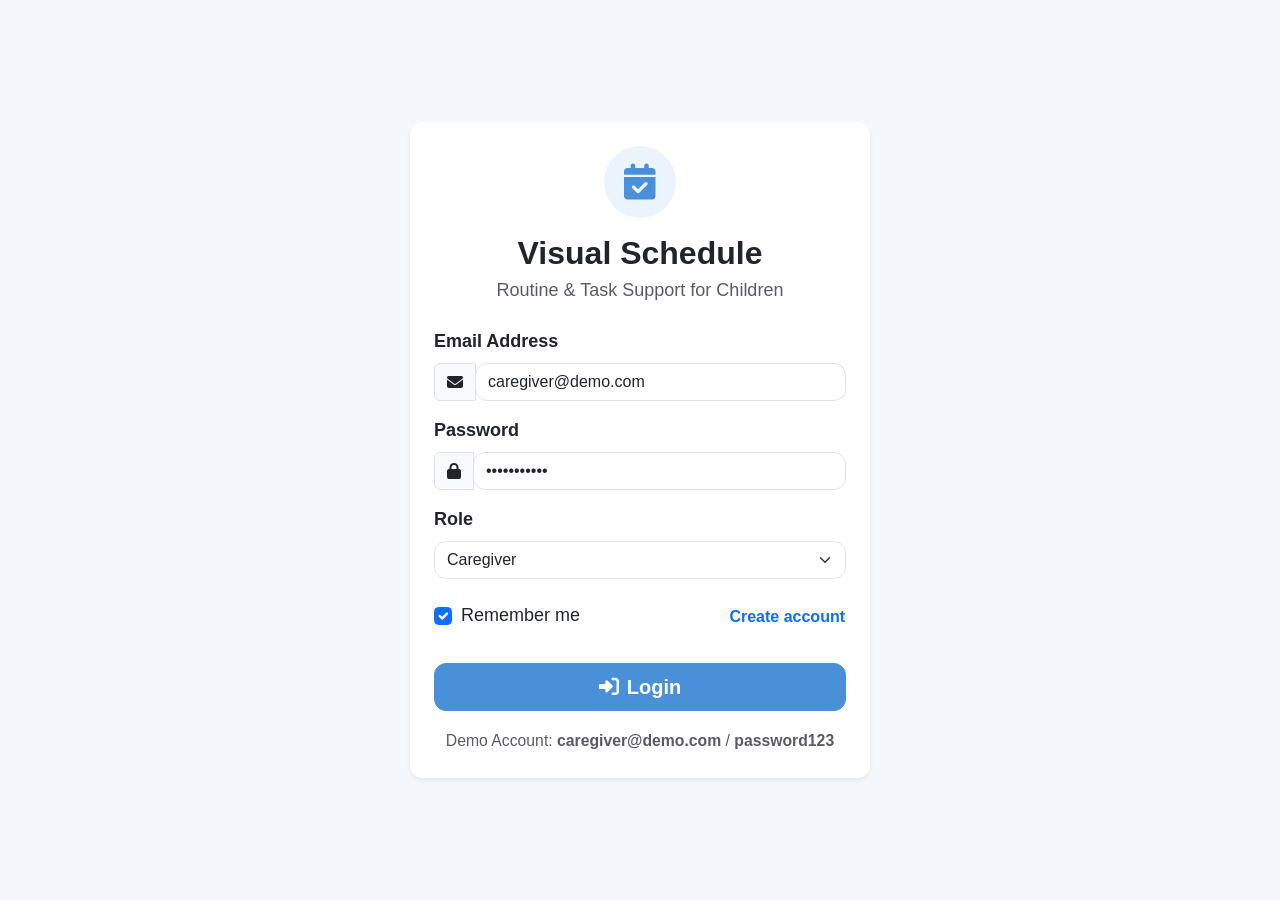
==== frontend/child-view.html @ 7f30916b "Add files via upload" ====
<!DOCTYPE html>
<html lang="en">
<head>
    <meta charset="UTF-8">
    <meta name="viewport" content="width=device-width, initial-scale=1.0">
    <title>Child View | Visual Schedule System</title>
    <link href="https://cdn.jsdelivr.net/npm/bootstrap@5.3.3/dist/css/bootstrap.min.css" rel="stylesheet">
    <link href="https://cdnjs.cloudflare.com/ajax/libs/font-awesome/6.5.2/css/all.min.css" rel="stylesheet">
    <link href="css/style.css" rel="stylesheet">
</head>
<body>

<nav class="navbar navbar-expand-md bg-white border-bottom px-3 py-2">
    <div class="container-fluid">
        <a class="navbar-brand fw-bold text-primary d-flex align-items-center gap-2" href="dashboard.html">
            <i class="fa-solid fa-calendar-check"></i> Visual Schedule
        </a>
        <div class="d-flex align-items-center gap-2">
            <a href="dashboard.html" class="btn btn-outline-primary btn-sm">
                <i class="fa-solid fa-arrow-left me-1"></i> Caregiver Mode
            </a>
        </div>
    </div>
</nav>

<div class="container py-4" style="max-width: 860px;">
    <!-- Child Selector & Reward Banner -->
    <div class="card border-0 shadow-sm p-4 mb-4" style="background: linear-gradient(135deg, #4A90D9, #357ABD); color: #fff;">
        <div class="row align-items-center g-3">
            <div class="col-md-7 d-flex align-items-center gap-3">
                <img id="childAvatar" src="https://cdn-icons-png.flaticon.com/512/4140/4140048.png"
                     alt="Child Avatar" class="rounded-circle border border-3 border-white"
                     style="width: 80px; height: 80px; object-fit: cover; background: #fff;">
                <div>
                    <h2 id="childGreeting" class="fw-bold mb-1">Hello!</h2>
                    <p class="mb-0 opacity-75">Tap each activity card when you finish!</p>
                </div>
            </div>
            <div class="col-md-5 text-md-end">
                <select id="childSelector" class="form-select mb-2 text-dark fw-bold"></select>
                <div class="d-inline-flex align-items-center gap-2 bg-white text-dark px-3 py-2 rounded-pill fw-bold shadow-sm">
                    <i class="fa-solid fa-star text-warning fa-lg"></i>
                    <span id="starCounter">0 / 0 Stars Earned!</span>
                </div>
            </div>
        </div>

        <!-- Big Visual Progress Bar -->
        <div class="mt-4">
            <div class="progress" style="height: 24px; border-radius: 12px; background: rgba(255,255,255,0.3);">
                <div id="childProgressBar" class="progress-bar bg-success fw-bold" role="progressbar" style="width: 0%;">0%</div>
            </div>
        </div>
    </div>

    <!-- Celebration Banner (Hidden until 100% complete) -->
    <div id="celebrationBanner" class="alert alert-success text-center p-4 mb-4 d-none shadow-sm">
        <i class="fa-solid fa-trophy fa-3x text-warning mb-2"></i>
        <h3 class="fw-bold mb-1">Amazing Job! All Routines Finished!</h3>
        <p class="mb-0">You earned all your stars for today!</p>
    </div>

    <!-- Child Tasks List -->
    <div id="childTasksContainer" class="d-flex flex-column gap-3"></div>
</div>

<script src="https://cdn.jsdelivr.net/npm/bootstrap@5.3.3/dist/js/bootstrap.bundle.min.js"></script>
<script src="js/api.js"></script>
<script src="js/script.js"></script>
<script>
    api.requireAuth();
    applyAccessibilitySettings();

    let childrenData = [];
    let currentScheduleId = null;
    let currentTasks = [];

    async function initChildView() {
        childrenData = await api.get('/children');
        const selector = document.getElementById('childSelector');
        selector.innerHTML = childrenData.map(c => `<option value="${c.id}">${c.name}</option>`).join('');

        const urlParams = new URLSearchParams(window.location.search);
        const paramChild = urlParams.get('child_id');
        if (paramChild && childrenData.some(c => c.id == paramChild)) {
            selector.value = paramChild;
        }

        selector.addEventListener('change', () => loadChildRoutine(selector.value));
        if (childrenData.length > 0) {
            loadChildRoutine(selector.value);
        }
    }

    async function loadChildRoutine(childId) {
        const child = childrenData.find(c => c.id == childId);
        if (child) {
            document.getElementById('childGreeting').textContent = `Hi, ${child.name}!`;
            document.getElementById('childAvatar').src = getChildAvatar(child);
        }

        const schedules = await api.get(`/schedules/${childId}`);
        currentScheduleId = schedules[0].id;
        currentTasks = await api.get(`/tasks/${currentScheduleId}`);
        renderChildTasks();
    }

    function renderChildTasks() {
        const container = document.getElementById('childTasksContainer');
        const total = currentTasks.length;
        const completed = currentTasks.filter(t => t.status === 'completed').length;
        const pct = total > 0 ? Math.round((completed / total) * 100) : 0;

        document.getElementById('starCounter').textContent = `${completed} / ${total} Stars Earned!`;
        const bar = document.getElementById('childProgressBar');
        bar.style.width = `${pct}%`;
        bar.textContent = `${pct}%`;

        document.getElementById('celebrationBanner').classList.toggle('d-none', !(total > 0 && completed === total));

        if (!total) {
            container.innerHTML = `
                <div class="card p-5 text-center border-0 shadow-sm">
                    <i class="fa-solid fa-face-smile fa-3x text-primary mb-3"></i>
                    <h4>No tasks scheduled yet!</h4>
                    <p class="text-muted">Ask a caregiver to add activities in the Schedule Creator.</p>
                </div>`;
            return;
        }

        container.innerHTML = currentTasks.map(t => {
            const isDone = t.status === 'completed';
            return `
            <div class="card p-4 shadow-sm child-task-card cat-${t.category} ${isDone ? 'completed' : ''}"
                 onclick="toggleTask(${t.id})">
                <div class="d-flex flex-wrap align-items-center justify-content-between gap-3">
                    <div class="d-flex align-items-center gap-4">
                        <div class="rounded-circle d-flex align-items-center justify-content-center shadow-sm"
                             style="width: 72px; height: 72px; background: #fff; color: #4A90D9;">
                            <i class="fa-solid ${t.icon} fa-2x"></i>
                        </div>
                        <div>
                            <h3 class="fw-bold mb-1 ${isDone ? 'text-decoration-line-through text-muted' : ''}">${t.name}</h3>
                            <div class="fs-5 text-muted">
                                <i class="fa-regular fa-clock me-1"></i> ${t.task_time} &bull; ${t.duration} mins
                            </div>
                        </div>
                    </div>
                    <div>
                        <button class="btn ${isDone ? 'btn-success' : 'btn-primary'} btn-lg px-4 py-3 fs-5">
                            <i class="fa-solid ${isDone ? 'fa-circle-check' : 'fa-hand-pointer'} me-2"></i>
                            ${isDone ? 'Done! ⭐' : 'Tap When Done'}
                        </button>
                    </div>
                </div>
            </div>`;
        }).join('');
    }

    async function toggleTask(taskId) {
        const res = await api.patch(`/tasks/${taskId}/complete`);
        if (res.status === 'completed') {
            playSuccessSound();
        }
        currentTasks = await api.get(`/tasks/${currentScheduleId}`);
        renderChildTasks();
    }

    initChildView();
</script>
</body>
</html>
---- frontend/css/style.css ----
:root {
    --primary-blue: #4A90D9;
    --success-green: #7ED321;
    --warning-yellow: #F5A623;
    --bg-soft: #F4F8FB;
    --card-radius: 12px;
    --base-font-size: 16px;
}

body {
    font-family: 'Segoe UI', Tahoma, Geneva, Verdana, sans-serif;
    font-size: var(--base-font-size);
    background-color: var(--bg-soft);
    color: #2C3E50;
    margin: 0;
    padding: 0;
}

/* Accessibility Font Sizes (Part 5) */
body.font-small { font-size: 16px; }
body.font-medium { font-size: 18px; }
body.font-large { font-size: 21px; }

/* Accessibility High Contrast Mode (Part 5) */
body.high-contrast {
    background-color: #000000 !important;
    color: #FFFFFF !important;
}
body.high-contrast .card,
body.high-contrast .sidebar,
body.high-contrast .navbar,
body.high-contrast .modal-content {
    background-color: #121212 !important;
    color: #FFFFFF !important;
    border: 2px solid #FFFF00 !important;
}
body.high-contrast .text-muted {
    color: #E0E0E0 !important;
}

/* Rounded Corners & Touch-Friendly Standards (Part 1 & Responsive Guide) */
.card, .btn, .form-control, .form-select, .modal-content, .alert {
    border-radius: var(--card-radius) !important;
}

.btn, .touch-target {
    min-height: 44px;
    min-width: 44px;
    padding: 8px 16px;
    display: inline-flex;
    align-items: center;
    justify-content: center;
    font-weight: 600;
    flex-shrink: 0;
}

.btn-sm {
    min-height: 36px;
    min-width: 36px;
    padding: 6px 10px;
}

.btn-primary {
    background-color: var(--primary-blue);
    border-color: var(--primary-blue);
}
.btn-success {
    background-color: var(--success-green);
    border-color: var(--success-green);
    color: #1B3B00;
}
.btn-warning {
    background-color: var(--warning-yellow);
    border-color: var(--warning-yellow);
    color: #2C1D00;
}

/* Sidebar Navigation */
.sidebar {
    min-height: calc(100vh - 64px);
    background: #FFFFFF;
    border-right: 1px solid #E2E8F0;
}

.sidebar .nav-link {
    color: #4A5568;
    border-radius: var(--card-radius);
    margin-bottom: 8px;
    padding: 12px 16px;
    min-height: 44px;
    display: flex;
    align-items: center;
    gap: 12px;
    font-weight: 500;
}

.sidebar .nav-link:hover, .sidebar .nav-link.active {
    background-color: var(--primary-blue);
    color: #FFFFFF !important;
}

/* Category Color Coding (Part 3) */
.cat-hygiene { border-left: 8px solid #4A90D9 !important; background-color: #EBF4FC; }
.cat-food    { border-left: 8px solid #7ED321 !important; background-color: #F2FAE9; }
.cat-school  { border-left: 8px solid #F5A623 !important; background-color: #FEF6E7; }
.cat-play    { border-left: 8px solid #9B51E0 !important; background-color: #F5EEFC; }

.badge-hygiene { background-color: #4A90D9; color: #fff; }
.badge-food    { background-color: #7ED321; color: #1B3B00; }
.badge-school  { background-color: #F5A623; color: #2C1D00; }
.badge-play    { background-color: #9B51E0; color: #fff; }

/* Drag and Drop Schedule Creator (Part 3) */
.activity-item {
    cursor: grab;
    transition: transform 0.15s ease, box-shadow 0.15s ease;
    user-select: none;
}
.activity-item:hover {
    transform: translateY(-2px);
    box-shadow: 0 4px 10px rgba(0,0,0,0.08);
}
.drop-zone {
    min-height: 420px;
    border: 3px dashed #CBD5E0;
    border-radius: var(--card-radius);
    padding: 16px;
    background-color: #FAFCFF;
    transition: border-color 0.2s, background-color 0.2s;
}
.drop-zone.drag-over {
    border-color: var(--primary-blue);
    background-color: #EBF4FC;
}

/* Child View Big Cards (Part 4) */
.child-task-card {
    border: 3px solid transparent;
    transition: all 0.2s ease;
    cursor: pointer;
}
.child-task-card.completed {
    border-color: var(--success-green) !important;
    opacity: 0.85;
    background-color: #F2FAE9 !important;
}

img {
    max-width: 100%;
    height: auto;
}

@media (max-width: 768px) {
    .sidebar {
        min-height: auto;
        border-right: none;
        border-bottom: 1px solid #E2E8F0;
    }
}
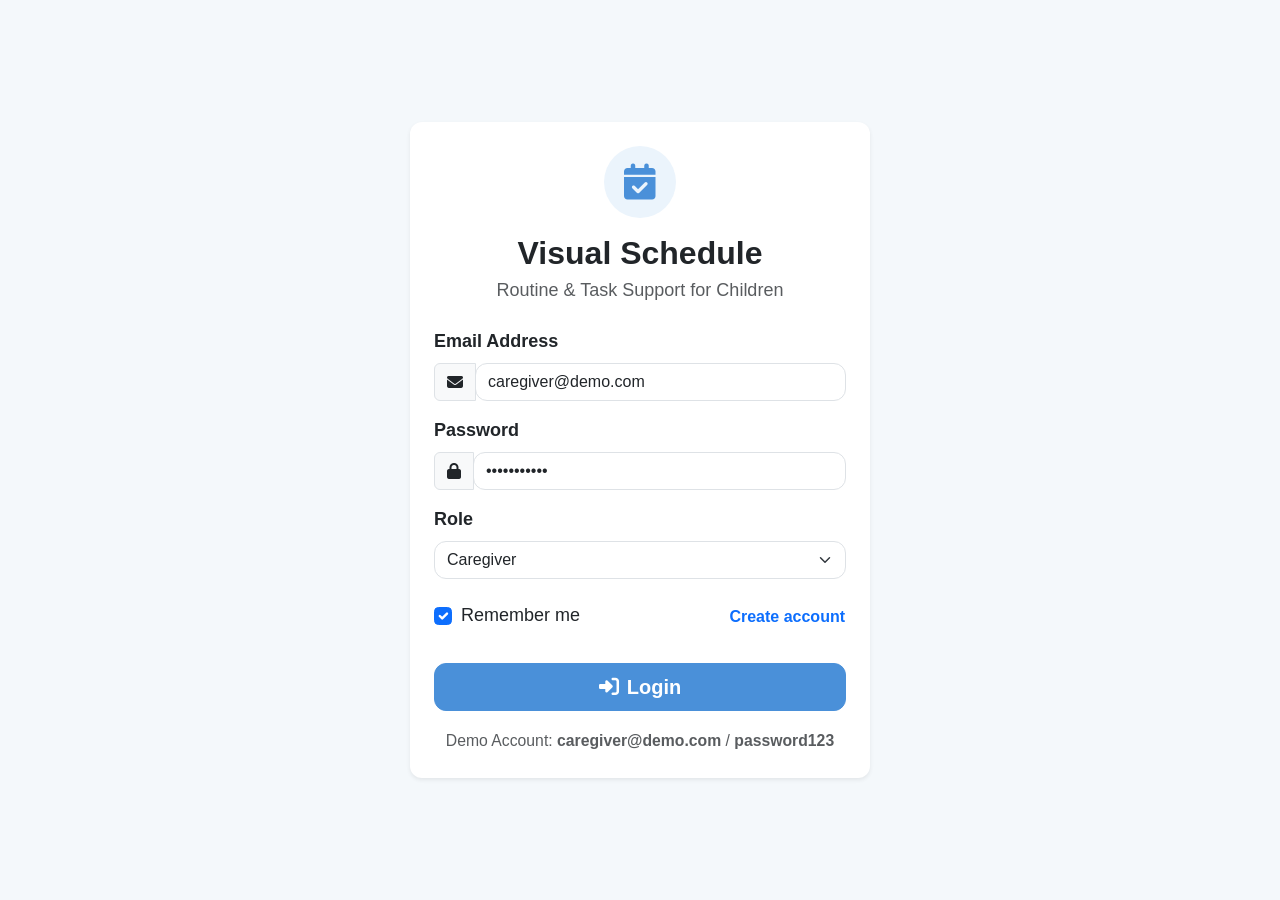
==== commit dfea6da8: "Fix HTML encoding issues in child-view.html" ====
--- a/frontend/child-view.html
+++ b/frontend/child-view.html
@@ -142,7 +142,7 @@
                         <div>
                             <h3 class="fw-bold mb-1 ${isDone ? 'text-decoration-line-through text-muted' : ''}">${t.name}</h3>
                             <div class="fs-5 text-muted">
-                                <i class="fa-regular fa-clock me-1"></i> ${t.task_time} &bull; ${t.duration} mins
+                                <i class="fa-regular fa-clock me-1"></i> ${formatTime12Hr(t.task_time)} &bull; ${t.duration} mins
                             </div>
                         </div>
                     </div>
@@ -169,4 +169,4 @@
     initChildView();
 </script>
 </body>
-</html>+</html>
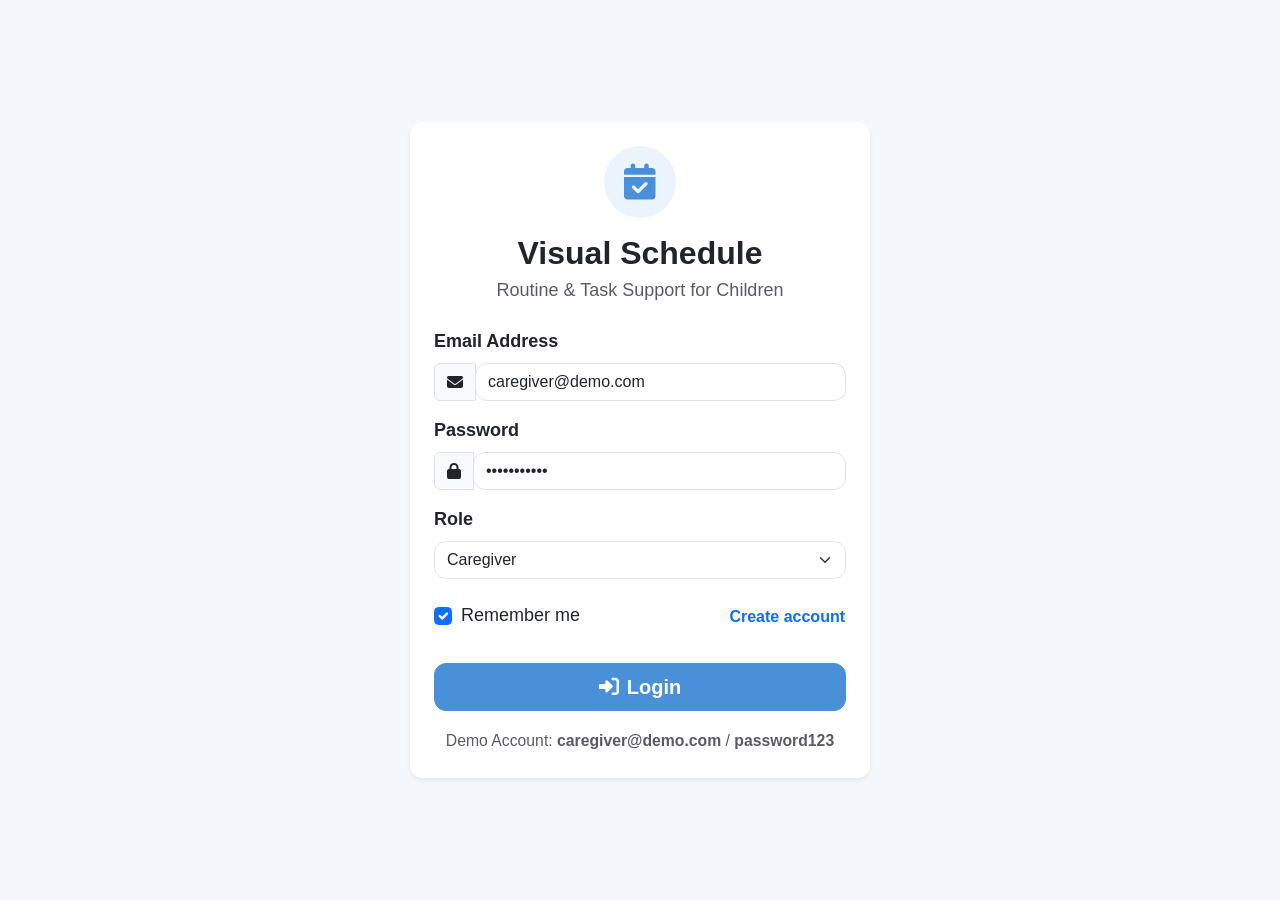
==== commit ef7e2eb5: "Enhance child view with audio and task updates Updated child view to include read-aloud functionalit" ====
--- a/frontend/child-view.html
+++ b/frontend/child-view.html
@@ -28,12 +28,12 @@
     <div class="card border-0 shadow-sm p-4 mb-4" style="background: linear-gradient(135deg, #4A90D9, #357ABD); color: #fff;">
         <div class="row align-items-center g-3">
             <div class="col-md-7 d-flex align-items-center gap-3">
-                <img id="childAvatar" src="https://cdn-icons-png.flaticon.com/512/4140/4140048.png"
+                <img id="childAvatar" src=""
                      alt="Child Avatar" class="rounded-circle border border-3 border-white"
                      style="width: 80px; height: 80px; object-fit: cover; background: #fff;">
                 <div>
                     <h2 id="childGreeting" class="fw-bold mb-1">Hello!</h2>
-                    <p class="mb-0 opacity-75">Tap each activity card when you finish!</p>
+                    <p class="mb-0 opacity-75">Tap the speaker to listen, or tap the card when finished!</p>
                 </div>
             </div>
             <div class="col-md-5 text-md-end">
@@ -130,9 +130,10 @@
 
         container.innerHTML = currentTasks.map(t => {
             const isDone = t.status === 'completed';
+            const safeName = t.name.replace(/'/g, "\\'");
             return `
             <div class="card p-4 shadow-sm child-task-card cat-${t.category} ${isDone ? 'completed' : ''}"
-                 onclick="toggleTask(${t.id})">
+                 onclick="toggleTask(${t.id}, '${safeName}')">
                 <div class="d-flex flex-wrap align-items-center justify-content-between gap-3">
                     <div class="d-flex align-items-center gap-4">
                         <div class="rounded-circle d-flex align-items-center justify-content-center shadow-sm"
@@ -146,8 +147,13 @@
                             </div>
                         </div>
                     </div>
-                    <div>
-                        <button class="btn ${isDone ? 'btn-success' : 'btn-primary'} btn-lg px-4 py-3 fs-5">
+                    <div class="d-flex align-items-center gap-2">
+                        <button type="button" class="btn btn-light border btn-lg px-3 py-3"
+                                title="Read Aloud"
+                                onclick="event.stopPropagation(); speakText('${safeName} at ${formatTime12Hr(t.task_time)}');">
+                            <i class="fa-solid fa-volume-high text-primary fa-lg"></i>
+                        </button>
+                        <button type="button" class="btn ${isDone ? 'btn-success' : 'btn-primary'} btn-lg px-4 py-3 fs-5">
                             <i class="fa-solid ${isDone ? 'fa-circle-check' : 'fa-hand-pointer'} me-2"></i>
                             ${isDone ? 'Done! ⭐' : 'Tap When Done'}
                         </button>
@@ -157,10 +163,12 @@
         }).join('');
     }
 
-    async function toggleTask(taskId) {
+    async function toggleTask(taskId, taskName) {
         const res = await api.patch(`/tasks/${taskId}/complete`);
         if (res.status === 'completed') {
             playSuccessSound();
+            speakText(`Great job finishing ${taskName}!`);
+            showToast(`Great job! "${taskName}" completed! ⭐`);
         }
         currentTasks = await api.get(`/tasks/${currentScheduleId}`);
         renderChildTasks();
--- a/frontend/css/style.css
+++ b/frontend/css/style.css
@@ -110,7 +110,7 @@
 .badge-school  { background-color: #F5A623; color: #2C1D00; }
 .badge-play    { background-color: #9B51E0; color: #fff; }
 
-/* Drag and Drop Schedule Creator (Part 3) */
+/* Drag and Drop Schedule Creator & Selected Task Highlight (#3) */
 .activity-item {
     cursor: grab;
     transition: transform 0.15s ease, box-shadow 0.15s ease;
@@ -119,6 +119,13 @@
 .activity-item:hover {
     transform: translateY(-2px);
     box-shadow: 0 4px 10px rgba(0,0,0,0.08);
+}
+.timeline-card {
+    transition: all 0.15s ease;
+}
+.timeline-card.selected-task {
+    outline: 3px solid var(--primary-blue);
+    box-shadow: 0 0 0 4px rgba(74, 144, 217, 0.25) !important;
 }
 .drop-zone {
     min-height: 420px;
@@ -156,4 +163,4 @@
         border-right: none;
         border-bottom: 1px solid #E2E8F0;
     }
-}+}
